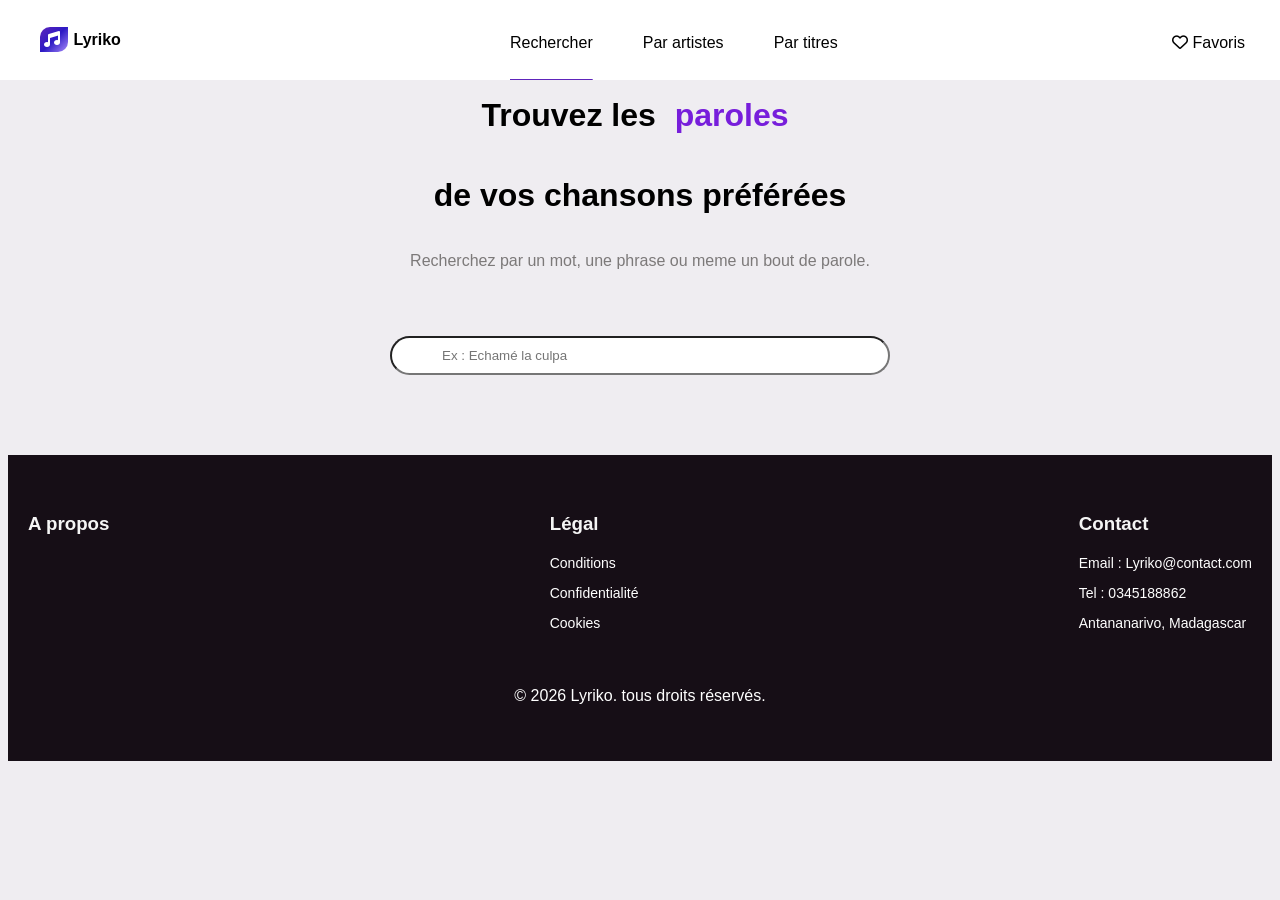
==== index.html @ 2c3dea04 "first commit" ====
//mode clair et sombre

<!DOCTYPE html>
<html lang="en">
<head>
    <meta charset="UTF-8">
    <meta name="viewport" content="width=device-width, initial-scale=1.0">
    <title>Page principale</title>
    <link rel="stylesheet" href="index.css">
    <link rel="stylesheet" href="https://cdnjs.cloudflare.com/ajax/libs/font-awesome/6.5.0/css/all.min.css">
</head>
<body>
    <header>
    <nav>
        <ul>
            <li class="logo"><i class="fa-solid fa-music"></i>
                </li>
            <span class="logo1">Lyriko</span>
                <ul class="lien" id="menu">
                    <li class="liens recherche"><a href="index.html" class="active">Rechercher</a></li>
                    <li class="liens artiste"><a href="artistes.html" >Par artistes</a></li>
                    <li class="liens titres"><a href="titres.html" >Par titres</a></li>
                    <li class="favoris"><a href="favoris.html" ><i class="fa-regular fa-heart coeur"></i> Favoris</a></li>
                </ul>
                 <button id="hamburger">
                <i class="fas fa-bars"></i>
            </button>                
        </ul>
    </nav>
    </header>
    <div class="corps">
        <div class="corps un">
            <h1>Trouvez les <span>paroles</span>
        </div>
        <div class="corps deux">
            <h1> de vos chansons préférées</h1>
            <p>Recherchez par un mot, une phrase ou meme un bout de parole.</p>

        </div>
    </div>
    <div class="search-box">
        <div class="search">
        <input type="text" id="searchInput" placeholder="Ex : Echamé la culpa">
        </div>
        <!-- <button class="rechercher">Rechercher</button> -->
    </div>
            <!-- Zone des cartes de chansons -->
            <div id="resultats"></div>
            <!-- Zone des paroles de chansons -->
               
    <!-- Footer -->
    <footer class="footer">
        <div class="footer-container">
            <div class="box">
                <h3>A propos</h3>
                <p></p>
            </div>
            <div class="box">
                <h3>Légal</h3>
                <p>Conditions</p>
                <p>Confidentialité</p>
                <p>Cookies</p>
            </div>
            <div class="box">
                <h3>Contact</h3>
                <p>Email : Lyriko@contact.com</p>
                <p>Tel : 0345188862</p>
                <p>Antananarivo, Madagascar</p>
            </div>
        </div>
            <div class="bottom">
                <p>© 2026 Lyriko. tous droits réservés.</p>
            </div>

                
               
         
    </footer>
    <script src="index.js"></script>
</body>
</html>
---- index.css ----
*{
    font-family: Arial, Helvetica, sans-serif
}
body{
    background-color:  rgb(239, 237, 241);
    /* padding: 0; */
    font-size: 16px;
    /* line-height: 1.6;
    min-height: 100vh; */
}

button{
    padding: 10px;
    margin-top: 20px;
}

/*menu hambergur */
#hamburger{
    display: none;
    background: none;
    border: none;
    font-size: 28px;
    cursor: pointer;
    position: absolute;
    right: 20px;
    top: 0%;
}

header nav {
    background-color: white;
    top: 0%;
    left: 0%;
    width: 100%;
    height: 80px;
    z-index: 90000px;
    position: fixed;
    box-shadow: rgb(41, 40, 40);
}


header nav:hover{
    background-color: #ffffff;
}

.logo{
    position: relative;
    background: linear-gradient(135deg,#5e24bb 0%, #2d1ac4 50%, #A78BFA 100%);
    color: white;
    padding: 4px;
    border-radius: 10px 0;
    top: 15px;
    width: 10px;
    align-items: center;
}

.logo:hover{
    color: #5e24bb ; /*#2d1ac4 50%, #A78BFA 100%) */
    background: rgb(222, 211, 223);
    border-radius: 10px 0;
    border-radius: 10px 0;
    top: 15px;
    width: 10px;
    align-items: center;
}

.logo1{
    position: relative;
    top: 15px;
    left: 5px;
    font-weight: bold;
}

.logoa{
    position: relative;
    left: 15px;
    top: 15px;
    background: linear-gradient(135deg,#5e24bb 0%, #2d1ac4 50%, #A78BFA 100%);
    color: white;
    padding: 4px;
    border-radius: 10px 0;
    width: 20px;
}

.logob{
    position: relative;
    bottom: 10px;
    left: 50px;
    font-weight: bold;
}

#heart{
    border: 1px solid black;
    color: gray;
}
ul li {
   display: inline;
}

a{
    text-decoration: none;
    color: black;
}

.lien {
    margin-left: 430px;
    display: flex;
    justify-content: center; 
    gap: 50px;   
    /* text-align: center; */
}

.lien a {
    display: inline-block;
    transition: transform 0.1s ease;
}

.lien a.active{
    text-decoration: underline;
    text-underline-offset: 31px;
    text-decoration-color: #5e24bb;

}

.lien a:active{
    transform: translateY(3px);

}

.favoris{
   margin-left: auto;
   margin-right: 35px;
}

.corps{
    display: flex;
    flex-direction: column;
    text-align: center;
    height: auto;    
}

.corps .un{
    margin-top: 50px;
}

.corps span{
    color: rgb(119, 30, 219);
    padding: 0 10px;
}

.corps p{
    color: rgb(124, 121, 121);
}

/*barre de recherche */
.search-box{
    display: flex;
    justify-content: center;
}

.search-box .search input{
    padding: 10px 50px;/*haut-bas et gauche-droite*/
    border-radius: 20px;
    margin: 0 auto;
    width: 500px;
    margin-bottom: 30px;
}


/* Footer */
.footer{
    background: #160e16;
    color: white;
    padding: 40px 20px;
}

.footer-container{
    display: flex;
    flex-wrap: wrap;
    justify-content: space-between;
}

.box{
    max-width: 250px;
}

.box h3{
    color: whitesmoke;
    margin-bottom: 20px;
}

.box p{
    font-size: 14px;
    display: block;
    margin-bottom: 6px;
}

.box p:hover{
    color: #bbc6e0;
}

.bottom{
    text-align: center;
    margin-top: 50px;
}

@media (max-width: 1100px){
    .lien {
    margin-left: 100px;
    display: flex;
    justify-content: center; 
    gap: 50px;   
    /* text-align: center; */
}

.favoris{
   margin-left: -1px;
   margin-right: 35px;
}

.footer-container{
    display: flex;
    gap: -100px;
    }
}
@media (max-width: 768px) {
     #hamburger{
        right: 0;
        display: block;
    }
    
    #menu{
        display: none;
        flex-direction: column;
        position: absolute;
        top: 80px;
        right: 0;
        width: 150px;
        background: white;
        padding: 30px;
  
    }

    #menu .show{
        display: flex;
    }

    #menu.active{
        display: grid;
        padding-top: 0;
    }

    #menu a.active{
        text-decoration: none;
    }

    #menu a:hover{        
        color: #2d1ac4 ;
    }
    .favoris{
        display: flex;
        right: 0;
    }

    .footer-container{
        
    }
}



@media (max-width: 768px) {
    input .search-box{
        min-width: 500px;
    }
}   

/*liste*/
.card{
    border-radius: 10px;
    margin: auto;
    width: 100%;
    display: block;
    padding: 20px;
    justify-content: center;
    background: white;
    border-top: 2px solid rgb(205, 186, 228);
    border-right: 3px solid rgb(205, 186, 228);
    max-width: 800px;
    
}

.paroles-card{
    border-radius: 10px;
    margin: auto;
    width: 100%;
    display: block;
    padding: 20px;
    justify-content: center;
    background: white;
    padding: 20px;
    border-top: 2px solid rgb(205, 186, 228);
    border-right: 3px solid rgb(205, 186, 228);
    max-width: 800px;
}
.DEUX{
    margin-bottom: 50px;
    
}
.titre{
    font-size: 18px;
    font-weight: bold;
    margin-bottom: 20px;
}
.card.empty{
    color: rgb(52, 2, 56);
    margin: auto;
    border-radius: 20px;
    display: flex;
    padding: 20px;
    justify-content: center;
}

#resultats{
    width: 100%;
    flex-direction: column;
    align-items: center;
    display: flex;
    margin-bottom: 50px;
    justify-content: center;
}
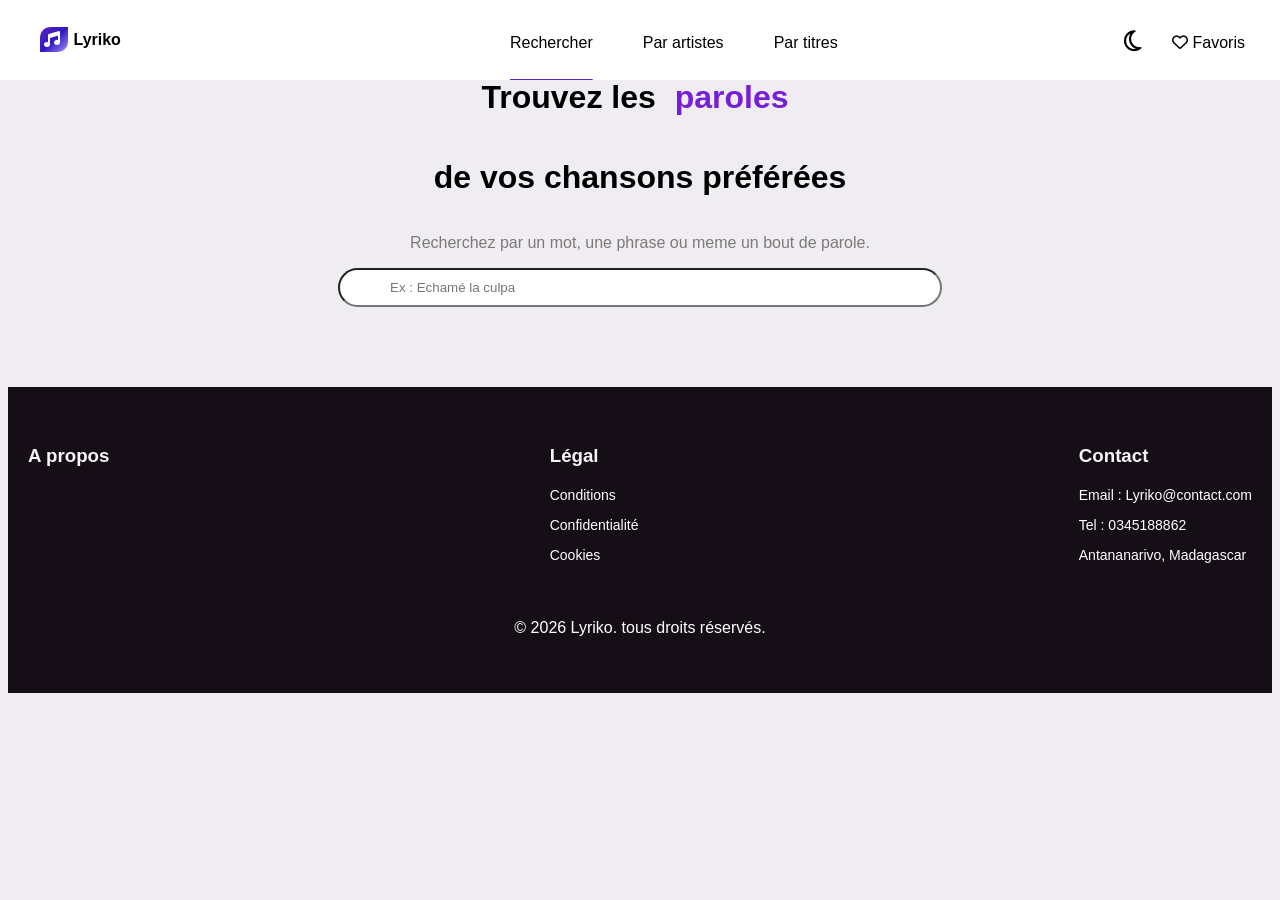
==== commit 41118bd6: "Update index.html" ====
--- a/index.html
+++ b/index.html
@@ -1,5 +1,3 @@
-//mode clair et sombre
-
 <!DOCTYPE html>
 <html lang="en">
 <head>
@@ -20,7 +18,11 @@
                     <li class="liens recherche"><a href="index.html" class="active">Rechercher</a></li>
                     <li class="liens artiste"><a href="artistes.html" >Par artistes</a></li>
                     <li class="liens titres"><a href="titres.html" >Par titres</a></li>
-                    <li class="favoris"><a href="favoris.html" ><i class="fa-regular fa-heart coeur"></i> Favoris</a></li>
+                    <li><button id="themeBtn" class="themeBtn">
+                        <i class="fa-regular fa-moon"></i>
+                    </button>
+                    </li>
+                    <li class="favoris"><a href="favoris.html" ><i class="fa-regular fa-heart coeur"></i> Favoris</a></li>     
                 </ul>
                  <button id="hamburger">
                 <i class="fas fa-bars"></i>
@@ -40,12 +42,12 @@
     </div>
     <div class="search-box">
         <div class="search">
-        <input type="text" id="searchInput" placeholder="Ex : Echamé la culpa">
+        <input type="text" id="recherche" placeholder="Ex : Echamé la culpa">
         </div>
         <!-- <button class="rechercher">Rechercher</button> -->
     </div>
             <!-- Zone des cartes de chansons -->
-            <div id="resultats"></div>
+            <div id="artistes"></div>
             <!-- Zone des paroles de chansons -->
                
     <!-- Footer -->
@@ -70,12 +72,8 @@
         </div>
             <div class="bottom">
                 <p>© 2026 Lyriko. tous droits réservés.</p>
-            </div>
-
-                
-               
-         
+            </div>     
     </footer>
     <script src="index.js"></script>
 </body>
-</html>+</html>
--- a/index.css
+++ b/index.css
@@ -12,7 +12,9 @@
 button{
     padding: 10px;
     margin-top: 20px;
-}
+    font-size: 20px;
+}
+
 
 /*menu hambergur */
 #hamburger{
@@ -27,6 +29,7 @@
 }
 
 header nav {
+    position: relative;
     background-color: white;
     top: 0%;
     left: 0%;
@@ -110,20 +113,22 @@
 }
 
 .lien a {
+    text-decoration: none;
+}
+
+.lien a {
     display: inline-block;
     transition: transform 0.1s ease;
 }
 
+.lien a:active{
+    transform: translateY(3px);
+
+}
 .lien a.active{
     text-decoration: underline;
     text-underline-offset: 31px;
     text-decoration-color: #5e24bb;
-
-}
-
-.lien a:active{
-    transform: translateY(3px);
-
 }
 
 .favoris{
@@ -168,9 +173,11 @@
 
 /* Footer */
 .footer{
+    position: relative;
     background: #160e16;
     color: white;
     padding: 40px 20px;
+    margin-top: 50px;
 }
 
 .footer-container{
@@ -222,10 +229,12 @@
     gap: -100px;
     }
 }
-@media (max-width: 768px) {
+
+@media (max-width: 800px) {
      #hamburger{
         right: 0;
         display: block;
+        margin-top: 28px;
     }
     
     #menu{
@@ -250,6 +259,8 @@
     }
 
     #menu a.active{
+        display: grid;
+        padding-top: 0;
         text-decoration: none;
     }
 
@@ -259,10 +270,13 @@
     .favoris{
         display: flex;
         right: 0;
-    }
-
-    .footer-container{
-        
+        top: -1000px;
+    }
+
+    .themeBtn{
+        top: 160px;
+        left: -30px;
+
     }
 }
 
@@ -276,17 +290,17 @@
 
 /*liste*/
 .card{
+    position: relative;
     border-radius: 10px;
     margin: auto;
     width: 100%;
     display: block;
-    padding: 20px;
+    padding: 5px 20px;
     justify-content: center;
     background: white;
     border-top: 2px solid rgb(205, 186, 228);
     border-right: 3px solid rgb(205, 186, 228);
     max-width: 800px;
-    
 }
 
 .paroles-card{
@@ -316,7 +330,6 @@
     margin: auto;
     border-radius: 20px;
     display: flex;
-    padding: 20px;
     justify-content: center;
 }
 
@@ -329,3 +342,126 @@
     justify-content: center;
 }
 
+.star{
+    margin-bottom: 50px;
+}
+
+.card-artiste{
+    border-radius: 10px;
+    margin: auto;
+    width: 100%;
+    display: block;
+    justify-content: center;
+    background: white;
+    padding: 5px 20px;
+    border-top: 2px solid rgb(205, 186, 228);
+    border-right: 3px solid rgb(205, 186, 228);
+    max-width: 800px;
+}
+
+.card-paroles{
+    border-radius: 10px;
+    margin: auto;
+    width: 100%;
+    display: block;
+    justify-content: center;
+    background: white;
+    padding: 5px 20px;
+    border-top: 2px solid rgb(205, 186, 228);
+    border-right: 3px solid rgb(205, 186, 228);
+    max-width: 800px;
+}
+/* #artistes{
+    width: 100%;
+    flex-direction: column;
+    align-items: center;
+    display: flex;
+    margin-bottom: 50px;
+    justify-content: center;
+} */
+
+.paroles{
+    white-space: pre-line;
+    
+
+}
+
+.coeur-favori{
+    position: absolute;
+    cursor: pointer;
+    font-size: 20px;
+    transition: 0.3s;
+    top: 40%;
+    right: 2%;
+    color: #bdbdbd;
+    
+
+}
+
+.coeur-favori.actif{
+    color: red;
+}
+
+#themeBtn{
+    background: none;
+    border: none;
+    font-size: 24px;
+    cursor: pointer;
+}
+
+
+/*mode sombre*/
+.dark-mode{
+    background-color: #242323;
+}
+
+.dark-mode .logo1{
+    color: white;
+}
+
+.dark-mode .card,
+.dark-mode .card-paroles,
+.dark-mode .card-artiste{
+    background: #313030;
+    color: aliceblue;
+}
+
+.dark-mode p,
+.dark-mode h1{
+    color: rgb(167, 162, 162);
+}
+.dark-mode .footer{
+    background: #0e0d0e;
+}
+
+
+.dark-mode header nav{
+    background: black;
+    
+}
+
+.dark-mode #themeBtn,
+.dark-mode #hamburger
+{
+    color: aliceblue;
+}
+
+.dark-mode .lien .liens a
+{
+    color: white;
+}
+
+.dark-mode .lien .favoris a{
+    color: aliceblue;
+}
+
+.dark-mode #menu{
+   background-color: black;
+    color: white;
+}
+
+#themeBtn{
+    position: absolute;
+    right: 10%;
+    bottom: 17%;
+}
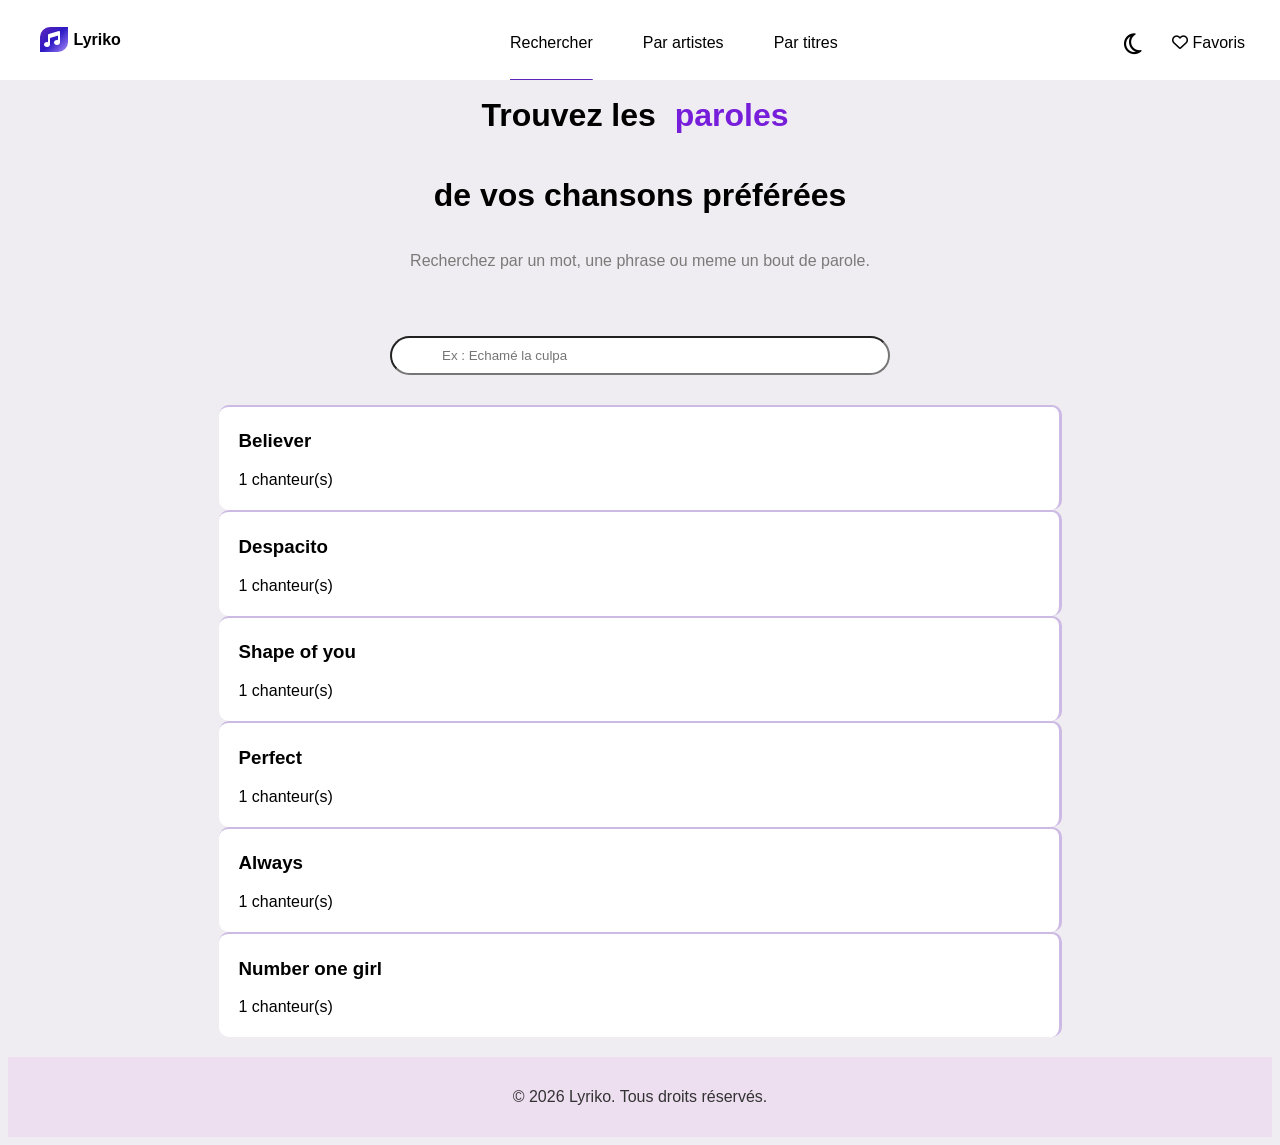
==== commit d2021e1b: "Update index.html" ====
--- a/index.html
+++ b/index.html
@@ -1,3 +1,5 @@
+//mode clair et sombre
+
 <!DOCTYPE html>
 <html lang="en">
 <head>
@@ -51,29 +53,9 @@
             <!-- Zone des paroles de chansons -->
                
     <!-- Footer -->
-    <footer class="footer">
-        <div class="footer-container">
-            <div class="box">
-                <h3>A propos</h3>
-                <p></p>
-            </div>
-            <div class="box">
-                <h3>Légal</h3>
-                <p>Conditions</p>
-                <p>Confidentialité</p>
-                <p>Cookies</p>
-            </div>
-            <div class="box">
-                <h3>Contact</h3>
-                <p>Email : Lyriko@contact.com</p>
-                <p>Tel : 0345188862</p>
-                <p>Antananarivo, Madagascar</p>
-            </div>
-        </div>
-            <div class="bottom">
-                <p>© 2026 Lyriko. tous droits réservés.</p>
-            </div>     
-    </footer>
+    <footer>
+  <p>© 2026 Lyriko. Tous droits réservés.</p>
+</footer>
     <script src="index.js"></script>
 </body>
 </html>
--- a/index.css
+++ b/index.css
@@ -172,18 +172,12 @@
 
 
 /* Footer */
-.footer{
-    position: relative;
-    background: #160e16;
-    color: white;
-    padding: 40px 20px;
-    margin-top: 50px;
-}
-
-.footer-container{
-    display: flex;
-    flex-wrap: wrap;
-    justify-content: space-between;
+footer{
+  text-align: center;
+  padding: 15px;
+  background-color: #eddef0;
+  color: #333;
+  margin-top: 20px;
 }
 
 .box{
@@ -224,10 +218,7 @@
    margin-right: 35px;
 }
 
-.footer-container{
-    display: flex;
-    gap: -100px;
-    }
+
 }
 
 @media (max-width: 800px) {
@@ -284,7 +275,7 @@
 
 @media (max-width: 768px) {
     input .search-box{
-        min-width: 500px;
+        max-width: 500px;
     }
 }   
 
